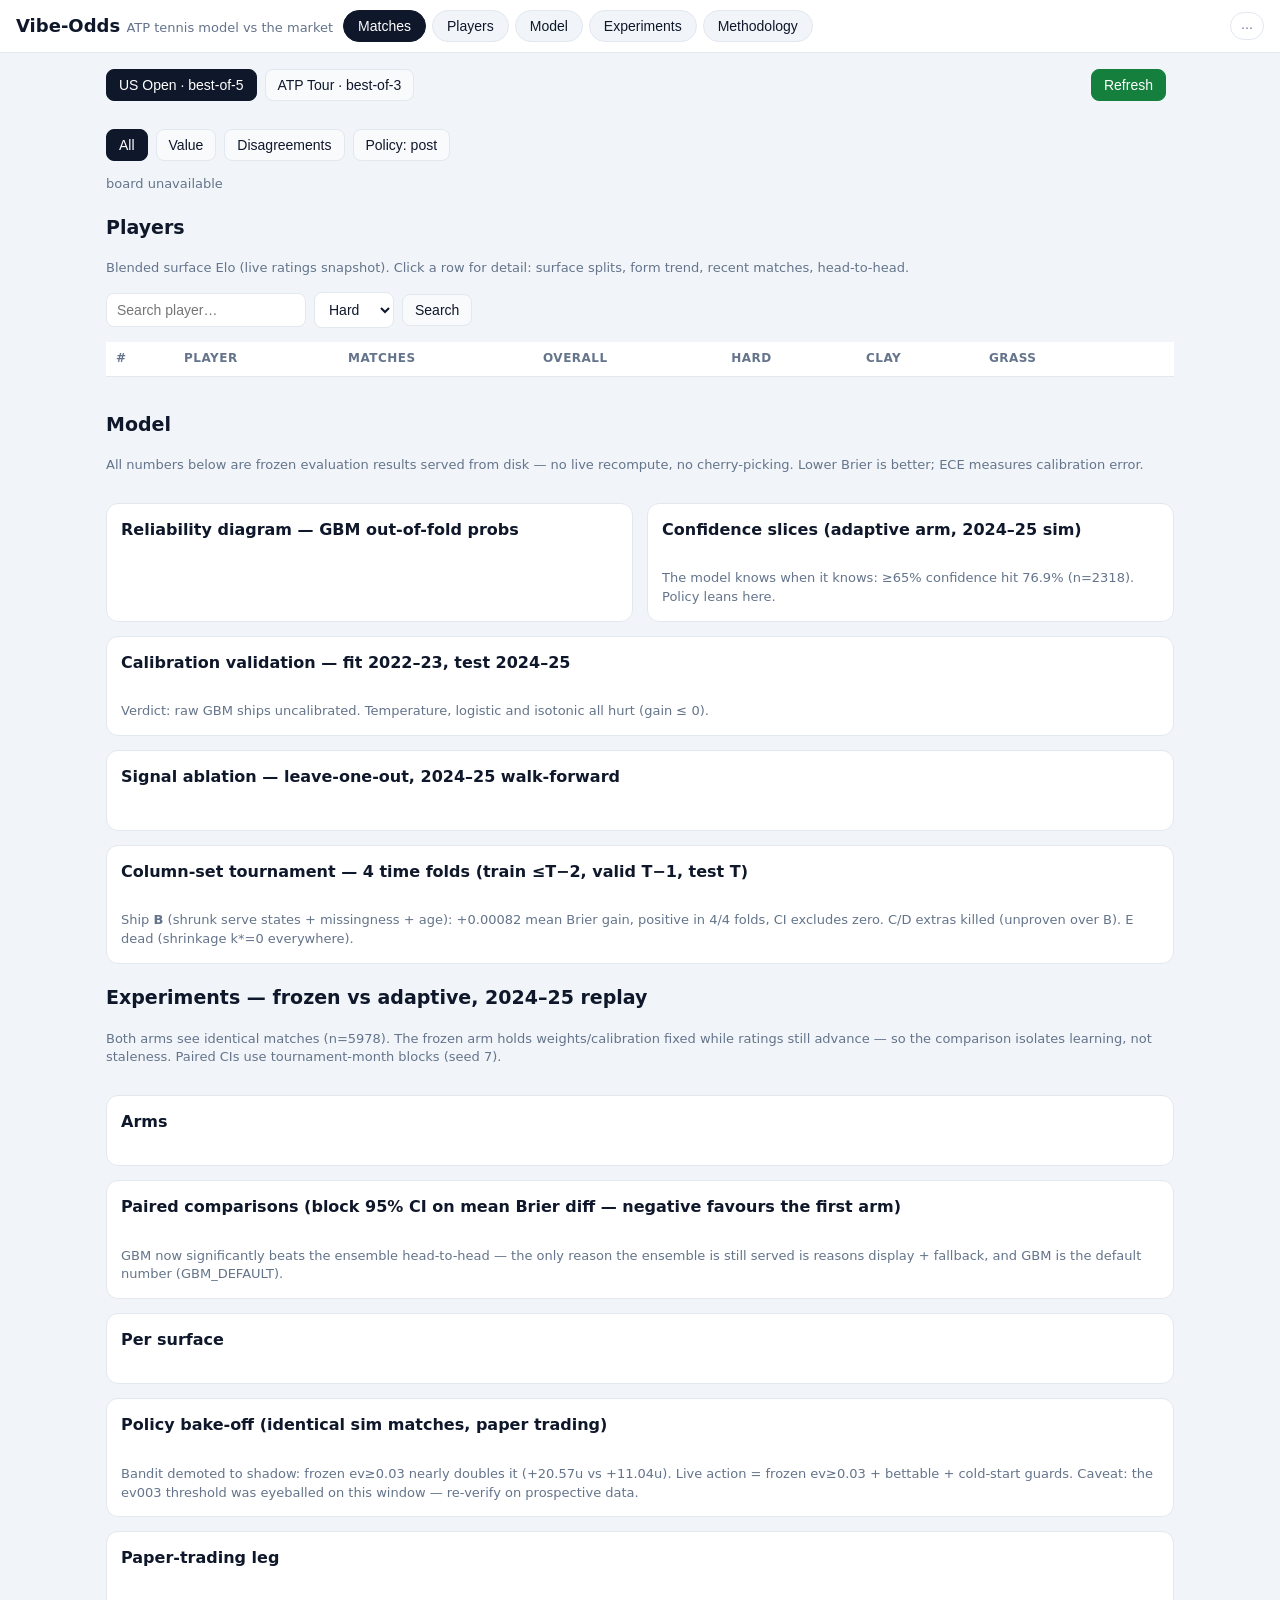
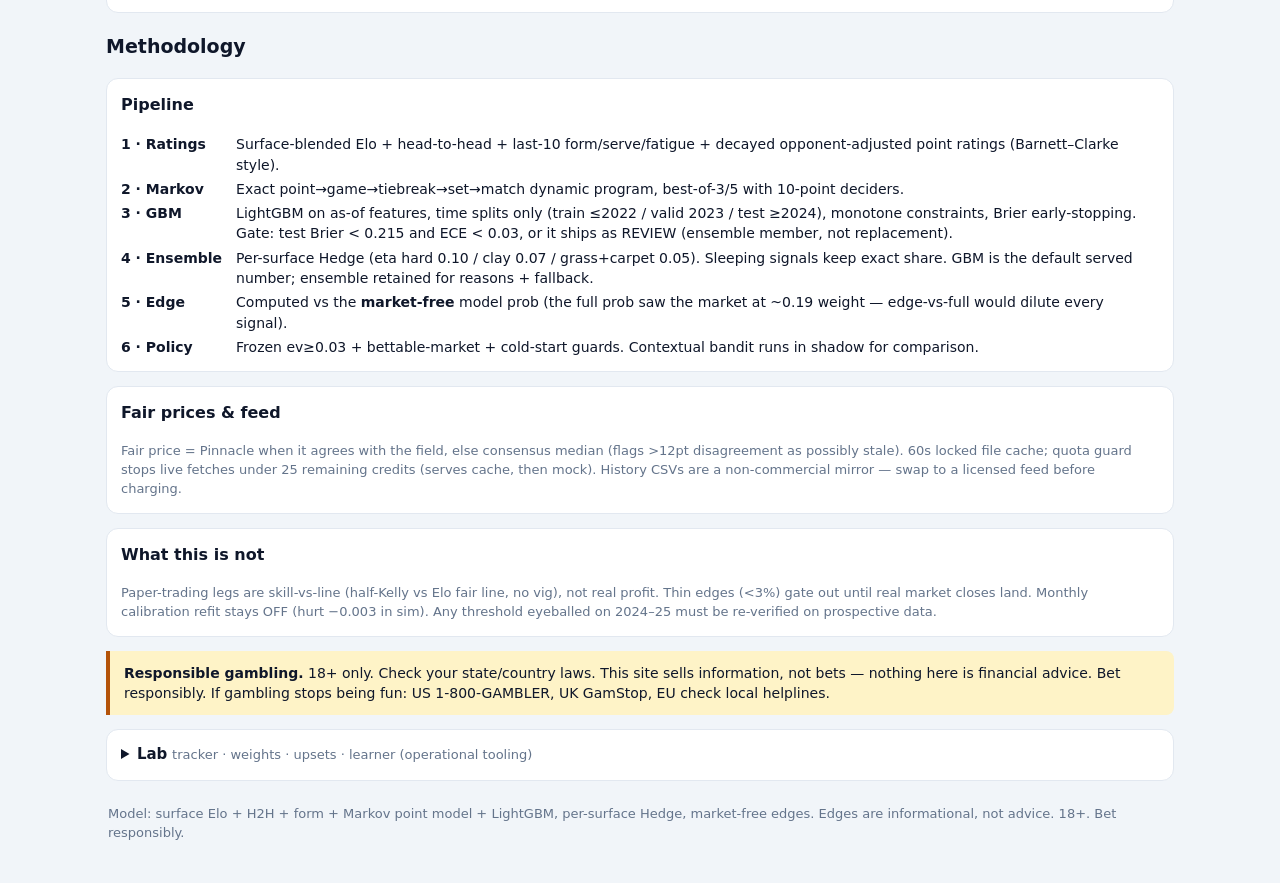
==== frontend/index.html @ d642b70a "Tennis win-probability analytics: Elo + Markov + LightGBM (Brier 0.2141), 5-tab site, 49 tests" ====
<!doctype html>
<html lang="en"><head><meta charset="utf-8"><meta name="viewport" content="width=device-width,initial-scale=1">
<title>Vibe-Odds — ATP tennis analytics</title>
<style>
:root{--bg:#f1f5f9;--card:#ffffff;--line:#e2e8f0;--txt:#0f172a;--mut:#64748b;
--grn:#15803d;--grnbg:#dcfce7;--navy:#1d4ed8;--navybg:#dbeafe;--amb:#b45309;--ambbg:#fef3c7;
--red:#b91c1c;--redbg:#fee2e2;--radius:12px}
*{box-sizing:border-box}
body{font-family:system-ui,-apple-system,"Segoe UI",Roboto,Arial,sans-serif;margin:0;background:var(--bg);color:var(--txt);font-size:15px;line-height:1.45}
header.top{position:sticky;top:0;z-index:10;background:var(--card);border-bottom:1px solid var(--line);padding:10px 16px;display:flex;gap:10px;align-items:center;flex-wrap:wrap}
.brand{font-weight:800;font-size:18px}.brand small{color:var(--mut);font-weight:400;font-size:13px}
nav.tabs{display:flex;gap:6px;flex-wrap:wrap}
nav.tabs button{background:#f1f5f9;color:var(--txt);border:1px solid var(--line);border-radius:999px;padding:7px 14px;cursor:pointer;font-size:14px}
nav.tabs button.on{background:var(--txt);color:#fff;border-color:var(--txt)}
.badge{font-size:12px;padding:4px 10px;border-radius:999px;border:1px solid var(--line);color:var(--mut);white-space:nowrap}
.badge.live{color:var(--grn);border-color:var(--grn);background:var(--grnbg)}
.badge.cache{color:var(--amb);border-color:var(--amb);background:var(--ambbg)}
.badge.mock{color:var(--red);border-color:var(--red);background:var(--redbg)}
main{max-width:1100px;margin:0 auto;padding:16px;display:grid;gap:16px}
.view{display:grid;gap:14px}
.strip{display:grid;grid-template-columns:repeat(auto-fit,minmax(140px,1fr));gap:10px}
.stat{background:var(--card);border:1px solid var(--line);border-radius:var(--radius);padding:12px}
.stat b{font-size:22px}.stat small{color:var(--mut);display:block;font-size:12px}
.stat.hl b{color:var(--grn)}.stat.hl2 b{color:var(--amb)}
.card{background:var(--card);border:1px solid var(--line);border-radius:var(--radius);padding:14px;display:grid;gap:10px}
.card.value{border-color:var(--grn);box-shadow:0 0 0 1px var(--grn) inset}
.card.stale{opacity:.65}
.meta{display:flex;gap:8px;align-items:center;flex-wrap:wrap;font-size:13px;color:var(--mut)}
.pill{font-size:12px;font-weight:700;padding:3px 10px;border-radius:999px}
.pill.post{background:var(--grnbg);color:var(--grn)}
.pill.pass{background:#f1f5f9;color:var(--mut)}
.tag{font-size:12px;font-weight:800;padding:3px 10px;border-radius:6px;white-space:nowrap}
.tag.value{background:var(--grn);color:#fff}
.tag.dis{background:var(--ambbg);color:var(--amb)}
.tag.hot{background:var(--grnbg);color:var(--grn)}
.tag.solid{background:var(--navybg);color:var(--navy)}
.tag.thin{background:#f1f5f9;color:var(--mut)}
.tag.cold{background:var(--redbg);color:var(--red)}
.tag.stale{background:#f1f5f9;color:var(--mut)}
.players{font-size:18px;font-weight:700;display:flex;gap:8px;align-items:baseline;flex-wrap:wrap}
.players .vs{color:var(--mut);font-weight:400;font-size:14px}
.players .star{color:var(--grn)}
.bars{display:grid;gap:6px;font-size:13px}
.brow{display:grid;grid-template-columns:64px 1fr 52px;gap:8px;align-items:center}
.track{height:10px;background:#f1f5f9;border:1px solid var(--line);border-radius:6px;overflow:hidden}
.fill{height:100%}.fill.model{background:var(--grn)}.fill.market{background:#94a3b8}
.nums{display:flex;gap:14px;flex-wrap:wrap;font-size:13px;color:var(--mut)}
.nums b{color:var(--txt)}
.pos{color:var(--grn);font-weight:700}.neg{color:var(--red)}
.warn{font-size:13px;color:var(--amb);background:var(--ambbg);border-radius:8px;padding:8px 10px}
.note{font-size:13px;color:var(--mut)}
details.why{font-size:13px;color:var(--mut)}
details.why summary{cursor:pointer;color:var(--txt);font-weight:600}
.btns{display:flex;gap:8px;flex-wrap:wrap}
button.act{background:#f8fafc;color:var(--txt);border:1px solid var(--line);border-radius:8px;padding:7px 12px;cursor:pointer;font-size:14px}
button.act.primary{background:var(--grn);border-color:var(--grn);color:#fff}
button.act.on{background:var(--txt);color:#fff;border-color:var(--txt)}
h2{font-size:19px;margin:4px 0}h3{font-size:16px;margin:0 0 8px}
.tblwrap{overflow-x:auto}
table{width:100%;border-collapse:collapse;font-size:14px;background:var(--card)}
th,td{padding:8px 10px;border-bottom:1px solid var(--line);text-align:left;white-space:nowrap}
th{color:var(--mut);font-weight:600;font-size:12px;text-transform:uppercase;letter-spacing:.04em}
tr.clickable{cursor:pointer}tr.clickable:hover td{background:#f8fafc}
.grid2{display:grid;grid-template-columns:1fr 1fr;gap:14px}
@media(max-width:760px){.grid2{grid-template-columns:1fr}.players{font-size:16px}}
input[type=text],select{background:#fff;border:1px solid var(--line);border-radius:8px;padding:8px 10px;font-size:14px;color:var(--txt)}
.searchrow{display:flex;gap:8px;flex-wrap:wrap;align-items:center}
pre{white-space:pre-wrap;background:#0f172a;color:#e2e8f0;padding:10px;border-radius:8px;font-size:12px;overflow-x:auto}
.kv{display:grid;grid-template-columns:auto 1fr;gap:4px 14px;font-size:14px}
footer{color:var(--mut);font-size:13px;padding:8px 2px 24px}
.day{color:var(--mut);font-weight:700;margin:8px 0 -6px;font-size:13px;text-transform:uppercase;letter-spacing:.06em}
svg.chart{background:#fff;border:1px solid var(--line);border-radius:8px}
.legend{font-size:13px;color:var(--mut)}
.rg{border-left:4px solid var(--amb);background:var(--ambbg);padding:12px 14px;border-radius:0 8px 8px 0;font-size:14px}
</style></head>
<body>
<header class="top">
<div class="brand">Vibe-Odds <small>ATP tennis model vs the market</small></div>
<nav class="tabs" id="nav">
<button data-v="matches" class="on">Matches</button>
<button data-v="players">Players</button>
<button data-v="model">Model</button>
<button data-v="experiments">Experiments</button>
<button data-v="method">Methodology</button>
</nav>
<span style="flex:1"></span>
<span id="feed" class="badge">…</span>
</header>
<main>
<section class="view" id="v-matches">
<div class="searchrow">
<div class="btns" role="group" aria-label="tour">
<button class="act on" id="tab-usopen" onclick="setGroup('usopen')">US Open · best-of-5</button>
<button class="act" id="tab-tennis" onclick="setGroup('tennis')">ATP Tour · best-of-3</button>
</div>
<span style="flex:1"></span>
<button class="act primary" onclick="loadBoard()">Refresh</button>
<span class="note" id="asof"></span>
</div>
<div class="strip" id="strip"></div>
<div class="btns" id="filters">
<button class="act on" data-f="all" onclick="setFilter('all')">All</button>
<button class="act" data-f="value" onclick="setFilter('value')">Value</button>
<button class="act" data-f="disagree" onclick="setFilter('disagree')">Disagreements</button>
<button class="act" data-f="post" onclick="setFilter('post')">Policy: post</button>
</div>
<div id="board" class="view"><span class="note">Loading predictions…</span></div>
</section>

<section class="view" id="v-players" hidden>
<h2>Players</h2>
<span class="note">Blended surface Elo (live ratings snapshot). Click a row for detail: surface splits, form trend, recent matches, head-to-head.</span>
<div class="searchrow">
<input type="text" id="pq" placeholder="Search player…" oninput="loadPlayers()" style="min-width:200px">
<select id="psurf" onchange="loadPlayers()"><option value="hard">Hard</option><option value="clay">Clay</option><option value="grass">Grass</option></select>
<button class="act" onclick="loadPlayers()">Search</button>
</div>
<div class="tblwrap"><table id="ptable"><thead><tr><th>#</th><th>Player</th><th>Matches</th><th>Overall</th><th>Hard</th><th>Clay</th><th>Grass</th><th></th></tr></thead><tbody></tbody></table></div>
<div id="pdetail"></div>
</section>

<section class="view" id="v-model" hidden>
<h2>Model</h2>
<span class="note">All numbers below are frozen evaluation results served from disk — no live recompute, no cherry-picking. Lower Brier is better; ECE measures calibration error.</span>
<div class="strip" id="modelstrip"></div>
<div class="grid2">
<div class="card"><h3>Reliability diagram — GBM out-of-fold probs</h3><div id="relplot"></div><div class="legend" id="relcap"></div></div>
<div class="card"><h3>Confidence slices (adaptive arm, 2024–25 sim)</h3><div class="tblwrap" id="conftbl"></div><div class="legend">The model knows when it knows: ≥65% confidence hit 76.9% (n=2318). Policy leans here.</div></div>
</div>
<div class="card"><h3>Calibration validation — fit 2022–23, test 2024–25</h3><div class="tblwrap" id="caltbl"></div><div class="legend">Verdict: raw GBM ships uncalibrated. Temperature, logistic and isotonic all hurt (gain ≤ 0).</div></div>
<div class="card"><h3>Signal ablation — leave-one-out, 2024–25 walk-forward</h3><div class="tblwrap" id="abltbl"></div><div class="legend" id="ablcap"></div></div>
<div class="card"><h3>Column-set tournament — 4 time folds (train ≤T−2, valid T−1, test T)</h3><div class="tblwrap" id="tountbl"></div><div class="legend">Ship <b>B</b> (shrunk serve states + missingness + age): +0.00082 mean Brier gain, positive in 4/4 folds, CI excludes zero. C/D extras killed (unproven over B). E dead (shrinkage k*=0 everywhere).</div></div>
</section>

<section class="view" id="v-experiments" hidden>
<h2>Experiments — frozen vs adaptive, 2024–25 replay</h2>
<span class="note">Both arms see identical matches (n=5978). The frozen arm holds weights/calibration fixed while ratings still advance — so the comparison isolates learning, not staleness. Paired CIs use tournament-month blocks (seed 7).</span>
<div class="strip" id="expstrip"></div>
<div class="card"><h3>Arms</h3><div class="tblwrap" id="armstbl"></div></div>
<div class="card"><h3>Paired comparisons (block 95% CI on mean Brier diff — negative favours the first arm)</h3><div class="tblwrap" id="pairedtbl"></div><div class="legend">GBM now significantly beats the ensemble head-to-head — the only reason the ensemble is still served is reasons display + fallback, and GBM is the default number (GBM_DEFAULT).</div></div>
<div class="card"><h3>Per surface</h3><div class="tblwrap" id="surftbl"></div></div>
<div class="card"><h3>Policy bake-off (identical sim matches, paper trading)</h3><div class="tblwrap" id="poltbl"></div><div class="legend">Bandit demoted to shadow: frozen ev≥0.03 nearly doubles it (+20.57u vs +11.04u). Live action = frozen ev≥0.03 + bettable + cold-start guards. Caveat: the ev003 threshold was eyeballed on this window — re-verify on prospective data.</div></div>
<div class="card"><h3>Paper-trading leg</h3><div id="bettbl"></div><div class="legend" id="betnote"></div></div>
</section>

<section class="view" id="v-method" hidden>
<h2>Methodology</h2>
<div class="card"><h3>Pipeline</h3>
<div class="kv">
<span><b>1 · Ratings</b></span><span>Surface-blended Elo + head-to-head + last-10 form/serve/fatigue + decayed opponent-adjusted point ratings (Barnett–Clarke style).</span>
<span><b>2 · Markov</b></span><span>Exact point→game→tiebreak→set→match dynamic program, best-of-3/5 with 10-point deciders.</span>
<span><b>3 · GBM</b></span><span>LightGBM on as-of features, time splits only (train ≤2022 / valid 2023 / test ≥2024), monotone constraints, Brier early-stopping. Gate: test Brier &lt; 0.215 and ECE &lt; 0.03, or it ships as REVIEW (ensemble member, not replacement).</span>
<span><b>4 · Ensemble</b></span><span>Per-surface Hedge (eta hard 0.10 / clay 0.07 / grass+carpet 0.05). Sleeping signals keep exact share. GBM is the default served number; ensemble retained for reasons + fallback.</span>
<span><b>5 · Edge</b></span><span>Computed vs the <b>market-free</b> model prob (the full prob saw the market at ~0.19 weight — edge-vs-full would dilute every signal).</span>
<span><b>6 · Policy</b></span><span>Frozen ev≥0.03 + bettable-market + cold-start guards. Contextual bandit runs in shadow for comparison.</span>
</div></div>
<div class="card"><h3>Fair prices &amp; feed</h3>
<span class="note">Fair price = Pinnacle when it agrees with the field, else consensus median (flags &gt;12pt disagreement as possibly stale). 60s locked file cache; quota guard stops live fetches under 25 remaining credits (serves cache, then mock). History CSVs are a non-commercial mirror — swap to a licensed feed before charging.</span></div>
<div class="card"><h3>What this is not</h3>
<span class="note">Paper-trading legs are skill-vs-line (half-Kelly vs Elo fair line, no vig), not real profit. Thin edges (&lt;3%) gate out until real market closes land. Monthly calibration refit stays OFF (hurt −0.003 in sim). Any threshold eyeballed on 2024–25 must be re-verified on prospective data.</span></div>
<div class="rg"><b>Responsible gambling.</b> 18+ only. Check your state/country laws. This site sells information, not bets — nothing here is financial advice. Bet responsibly. If gambling stops being fun: US 1-800-GAMBLER, UK GamStop, EU check local helplines.</div>
<details class="card"><summary><b>Lab</b> <span class="note">tracker · weights · upsets · learner (operational tooling)</span></summary>
<div style="display:grid;gap:14px;margin-top:10px">
<div><h3>Tracker</h3><button class="act" onclick="loadStats()">Refresh</button><div id="stats"></div></div>
<div><h3>Signal weights</h3><button class="act" onclick="loadWeights()">Refresh</button> <button class="act" onclick="runLearn()">Run learner</button> <small id="learnmsg"></small><div id="weights"></div></div>
<div><h3>Upset autopsies</h3><button class="act" onclick="loadUpsets()">Refresh</button><div id="upsets"></div></div>
</div></details>
</section>
<footer>Model: surface Elo + H2H + form + Markov point model + LightGBM, per-surface Hedge, market-free edges. Edges are informational, not advice. 18+. Bet responsibly.</footer>
</main>
<script>
let GROUP='usopen', FILTER='all', BOARD=null;
document.getElementById('nav').addEventListener('click',e=>{
  const b=e.target.closest('button'); if(!b) return;
  document.querySelectorAll('#nav button').forEach(x=>x.className=x===b?'on':'');
  document.querySelectorAll('main>section.view').forEach(s=>s.hidden=s.id!=='v-'+b.dataset.v);
  if(b.dataset.v==='players'&&!document.querySelector('#ptable tbody').children.length) loadPlayers();
  if(b.dataset.v==='model'&&!document.querySelector('#modelstrip').children.length) loadModel();
  if(b.dataset.v==='experiments'&&!document.querySelector('#expstrip').children.length) loadExp();
});
async function api(p,m){const r=await fetch(p,{method:m||'GET',headers:m?{'Content-Type':'application/json'}:undefined,body:m?JSON.stringify((m&&m.body)||{}):undefined});return r.json()}
function pct(x){return x==null?'—':(x*100).toFixed(1)+'%'}
function edgeStr(e){return e==null?'—':((e>=0?'+':'')+(e*100).toFixed(1)+'%')}
function when(iso){try{return new Date(iso).toLocaleString([],{weekday:'short',month:'short',day:'numeric',hour:'2-digit',minute:'2-digit'})}catch(e){return iso||''}}
function dayKey(iso){try{const d=new Date(iso),t=new Date();const dd=Math.round((new Date(d.getFullYear(),d.getMonth(),d.getDate())-new Date(t.getFullYear(),t.getMonth(),t.getDate()))/864e5);return dd<=0?'Today':(dd===1?'Tomorrow':d.toLocaleDateString([],{weekday:'long',month:'short',day:'numeric'}))}catch(e){return 'Upcoming'}}
function setGroup(g){GROUP=g;document.getElementById('tab-usopen').className=g==='usopen'?'act on':'act';document.getElementById('tab-tennis').className=g==='tennis'?'act on':'act';loadBoard()}
function setFilter(f){FILTER=f;document.querySelectorAll('#filters button').forEach(b=>b.className='act'+(b.dataset.f===f?' on':''));render()}
/* ---------- matches ---------- */
function badgeTag(b){if(!b||b.hist_acc==null)return '<span class="tag thin" title="below 55% confidence — thin edge zone">THIN</span>';const c=b.hot?'hot':'solid';return `<span class="tag ${c}" title="${b.label}">${b.hot?'HOT':'SOLID'} ${(b.hist_acc*100).toFixed(0)}% (n=${b.hist_n})</span>`}
async function loadBoard(){
document.getElementById('board').innerHTML='<span class="note">Loading predictions…</span>';
try{BOARD=await api('/api/board?group='+GROUP)}catch(e){document.getElementById('board').innerHTML='<span class="note">board unavailable</span>';return}
const f=document.getElementById('feed'),mode=BOARD.feed||'?';
f.className='badge '+(mode==='live'?'live':(mode==='cache'?'cache':'mock'));
f.textContent=mode==='live'?'● live':(mode==='cache'?('● cached '+(BOARD.cache_age_s!=null?Math.round(BOARD.cache_age_s/60)+'m ago':'')):'○ mock mode');
document.getElementById('asof').textContent=BOARD.summary.n+' matches · fair: pinnacle-or-consensus · BO'+(GROUP==='usopen'?'5':'3');
const s=BOARD.summary;
document.getElementById('strip').innerHTML=
`<div class="stat"><b>${s.n}</b><small>matches</small></div>`+
`<div class="stat hl"><b>${s.value}</b><small>value picks (edge ≥3%)</small></div>`+
`<div class="stat hl2"><b>${s.disagree}</b><small>model ≠ market fav</small></div>`+
`<div class="stat"><b>${bestEdge()}</b><small>best edge</small></div>`;
render();
}
function bestEdge(){let b=null;for(const m of (BOARD.matches||[])){const x=m.outcomes&&m.outcomes[m.pick];if(x&&x.edge!=null&&(b==null||x.edge>b))b=x.edge}return b==null?'—':edgeStr(b)}
function visible(m){if(m.error)return FILTER==='all';if(FILTER==='value')return m.flags.value;if(FILTER==='disagree')return m.flags.disagree;if(FILTER==='post')return m.policy==='post';return true}
function render(){
if(!BOARD)return;
const ms=(BOARD.matches||[]).filter(visible);
if(!ms.length){document.getElementById('board').innerHTML='<span class="note">No matches under this filter.</span>';return}
let html='',lastDay=null;
const live=ms.filter(m=>!m.error&&m.status.bettable),stale=ms.filter(m=>m.error||!m.status.bettable);
for(const m of live.concat(stale)){
const dk=m.error?'':dayKey(m.commence_time);
if(dk!==lastDay&&dk){html+=`<div class="day">${dk}</div>`;lastDay=dk}
html+=card(m);
}
document.getElementById('board').innerHTML=html;
}
function card(m){
if(m.error)return `<div class="card stale"><div class="meta">${when(m.commence_time)} · ${m.n_books} books</div><div class="players">${m.label}</div><span class="note">${m.error}</span></div>`;
const names=Object.keys(m.outcomes),pk=m.pick,other=names.find(n=>n!==pk);
const X=m.outcomes[pk],stale=!m.status.bettable;
const reason=m.status.started?'likely started — market closed':(m.status.thin?'thin market (<5 books)':'');
const unk=(m.unknown_players||[]).length?`<div class="warn">Low history: ${m.unknown_players.join(', ')} — treat with caution</div>`:'';
const sig=Object.entries(m.signals).map(([k,p])=>`${k} ${p==null?'—':pct(p)}`).join(' · ');
const why=(m.reasons||[]).map(r=>'• '+r).join('<br>');
const tw=`[USO Model] ${pk} ${(m.conf*100).toFixed(0)}% over ${other} | best ${X.best_odds} ${X.best_book} edge ${edgeStr(X.edge)} (free)`;
return `<div class="card${m.flags.value?' value':''}${stale?' stale':''}">
<div class="meta"><span>${when(m.commence_time)}</span><span>·</span><span>${m.n_books} books</span><span>·</span><span>fair: ${m.fair_source}</span>
<span class="pill ${m.policy}">${m.policy.toUpperCase()}</span>${badgeTag(m.badge)}
${m.flags.value?'<span class="tag value">VALUE '+edgeStr(X.edge)+'</span>':''}
${m.flags.disagree?'<span class="tag dis">MODEL ≠ MARKET</span>':''}
${(m.cold_start&&m.cold_start.guarded)?'<span class="tag cold">COLD-START · shadow only</span>':''}
${stale?'<span class="tag stale">NOT BETTABLE · '+reason+'</span>':''}</div>
<div class="players"><span class="star">★ ${pk} <small>${pct(m.conf)}</small></span><span class="vs">vs</span><span>${other}</span></div>
<div class="bars">
<div class="brow"><span>Model</span><div class="track"><div class="fill model" style="width:${(X.model_prob_free*100).toFixed(1)}%"></div></div><span>${pct(X.model_prob_free)}</span></div>
<div class="brow"><span>Market</span><div class="track"><div class="fill market" style="width:${(X.fair_prob*100).toFixed(1)}%"></div></div><span>${pct(X.fair_prob)}</span></div>
</div>
<div class="nums"><span>best <b>${X.best_odds}</b> ${X.best_book} <small>(field ${X.field_median})</small></span><span>edge <b class="${X.edge>0?'pos':'neg'}">${edgeStr(X.edge)}</b></span><span>Kelly½ <b>${X.kelly_half}</b></span><span>gap <b>${(m.flags.gap*100).toFixed(0)}pp</b></span></div>
${unk}
${m.warning?`<div class="warn">${m.warning}</div>`:''}
<details class="why"><summary>Why</summary>${why}<br><br><small>${sig}</small></details>
<div class="btns"><button class="act" onclick="navigator.clipboard.writeText(${JSON.stringify(tw).replace(/</g,'&lt;')})">Copy tweet</button>
<button class="act" onclick="logPick('${m.id}')">Log pick</button></div>
</div>`;
}
async function logPick(id){
const m=(BOARD.matches||[]).find(x=>x.id===id);if(!m||m.error)return alert('no card');
const X=m.outcomes[m.pick];
await fetch('/api/track',{method:'POST',headers:{'Content-Type':'application/json'},body:JSON.stringify({sport:GROUP,event_id:m.id,event_label:m.label,market:'h2h',outcome:m.pick,book:X.best_book,odds_taken:X.best_odds,fair_prob:X.model_prob_free,ev:X.edge,model_prob:X.model_prob_free,surface:'hard',note:'board-pick'})});
alert('logged: '+m.pick);
}
/* ---------- players ---------- */
async function loadPlayers(){
const q=document.getElementById('pq').value,s=document.getElementById('psurf').value;
const d=await api('/api/players?q='+encodeURIComponent(q)+'&n=30&surface='+s);
document.querySelector('#ptable tbody').innerHTML=d.players.map((p,i)=>
`<tr class="clickable" data-name="${p.name.replace(/"/g,'&quot;')}"><td>${i+1}</td><td><b>${p.name}</b></td><td>${p.matches}</td><td>${p.overall}</td><td>${p.hard}</td><td>${p.clay}</td><td>${p.grass}</td><td>${p.cold_start?'<span class="tag cold">COLD</span>':''}</td></tr>`).join('')||'<tr><td colspan="8">No players found.</td></tr>';
}
document.querySelector('#ptable tbody').addEventListener('click',e=>{const tr=e.target.closest('tr[data-name]');if(tr)loadDetail(tr.dataset.name)});
async function loadDetail(name,vs){
const d=await api('/api/players/'+encodeURIComponent(name)+(vs?('?vs='+encodeURIComponent(vs)):''));
const el=document.getElementById('pdetail');
if(d.unknown){el.innerHTML=`<div class="card"><h3>${d.name}</h3><span class="note">${d.note}</span></div>`;return}
const bars=['hard','clay','grass'].map(s=>{const v=d.surfaces[s];return `<div class="brow"><span style="text-transform:capitalize">${s}</span><div class="track"><div class="fill model" style="width:${Math.min(100,Math.max(0,(v.rating-1300)/10))}%"></div></div><span>${v.rating} (${v.n})</span></div>`}).join('');
const splits=Object.entries(d.surface_splits).map(([s,v])=>`<tr><td style="text-transform:capitalize">${s}</td><td>${v.n}</td><td>${v.wins}</td><td>${(v.win_rate*100).toFixed(1)}%</td></tr>`).join('');
const recent=d.recent.map(r=>`<tr><td>${r.date}</td><td>${r.opponent}</td><td style="text-transform:capitalize">${r.surface}</td><td>${r.round}</td><td><b class="${r.result==='W'?'pos':'neg'}">${r.result}</b></td></tr>`).join('');
const spark=sparkline(d.form_trend);
const h=d.h2h_vs?`<h3>Head-to-head vs ${d.h2h_vs.opponent}</h3><div class="nums"><span>overall <b>${d.h2h_vs.w_a}–${d.h2h_vs.w_b}</b> (${d.h2h_vs.total})</span>${['hard','clay','grass'].map(s=>`<span>${s} <b>${d.h2h_vs[s].surf_w_a}–${d.h2h_vs[s].surf_w_b}</b></span>`).join('')}</div>`:'';
el.innerHTML=`<div class="card"><h3>${d.name} ${d.cold_start?'<span class="tag cold">COLD-START</span>':''}</h3>
<div class="nums"><span><b>${d.matches}</b> tour matches</span><span>overall Elo <b>${d.overall}</b></span><span>last-10 <b>${d.form_last10.win_rate==null?'—':pct(d.form_last10.win_rate)}</b> (n=${d.form_last10.n})</span></div>
<div class="bars">${bars}</div>
<div class="grid2"><div><h3>Surface splits (history)</h3><div class="tblwrap"><table><thead><tr><th>Surface</th><th>N</th><th>W</th><th>Win%</th></tr></thead><tbody>${splits}</tbody></table></div></div>
<div><h3>Form trend (rolling 10-match win rate)</h3>${spark}</div></div>
<h3>Head-to-head</h3><div class="searchrow"><input type="text" id="h2hopp" placeholder="Opponent name…" value="${d.h2h_vs?d.h2h_vs.opponent:''}"><button class="act" onclick="loadDetail('${d.name.replace(/'/g,"\\'")}',document.getElementById('h2hopp').value)">Compare</button></div>${h}
<h3>Recent matches</h3><div class="tblwrap"><table><thead><tr><th>Date</th><th>Opponent</th><th>Surface</th><th>Round</th><th>R</th></tr></thead><tbody>${recent}</tbody></table></div>
</div>`;
el.scrollIntoView({block:'nearest'});
}
function sparkline(tr){
if(!tr||!tr.length)return '<span class="note">not enough history</span>';
const W=320,H=90,P=8,n=tr.length;
const X=i=>P+i*(W-2*P)/Math.max(1,n-1),Y=v=>H-P-v*(H-2*P);
const pts=tr.map((t,i)=>X(i).toFixed(1)+','+Y(t.win_rate_10).toFixed(1)).join(' ');
return `<svg class="chart" width="100%" viewBox="0 0 ${W} ${H}" role="img"><line x1="${P}" y1="${Y(0.5)}" x2="${W-P}" y2="${Y(0.5)}" stroke="#cbd5e1" stroke-dasharray="4 3"/><polyline points="${pts}" fill="none" stroke="#15803d" stroke-width="2"/><circle cx="${X(n-1)}" cy="${Y(tr[n-1].win_rate_10)}" r="3.5" fill="#15803d"><title>latest ${(tr[n-1].win_rate_10*100).toFixed(0)}%</title></circle></svg><div class="legend">0% bottom – 100% top, last ${n} points.</div>`;
}
/* ---------- model ---------- */
function tbl(heads,rows){return `<table><thead><tr>${heads.map(h=>`<th>${h}</th>`).join('')}</tr></thead><tbody>${rows.map(r=>`<tr>${r.map(c=>`<td>${c}</td>`).join('')}</tr>`).join('')}</tbody></table>`}
async function loadModel(){
const d=await api('/api/model'),arms=d.sim.arms;
document.getElementById('modelstrip').innerHTML=
`<div class="stat hl"><b>${arms.gbm.brier}</b><small>GBM Brier, 2024–25 sim (n=${arms.gbm.n})</small></div>`+
`<div class="stat"><b>${(d.calibration_validation.methods.none.ece*100).toFixed(2)}%</b><small>GBM ECE (test) — naturally calibrated</small></div>`+
`<div class="stat hl2"><b>${(arms.gbm.acc*100).toFixed(1)}%</b><small>GBM accuracy (n=${arms.gbm.n})</small></div>`+
`<div class="stat"><b>${d.sim.paired_mean.blocks}</b><small>tournament-month blocks in paired CIs</small></div>`;
const rel=await api('/api/reliability?n_bins=10');
document.getElementById('relplot').innerHTML=relSVG(rel);
document.getElementById('relcap').textContent=`n=${rel.n} out-of-fold predictions · OOF ECE ${rel.ece_oof}. ${rel.note}`;
const c=d.sim.confidence.adaptive;
document.getElementById('conftbl').innerHTML=tbl(['Slice','N','Accuracy','Brier'],Object.entries(c).map(([t,v])=>[t,v.n,pct(v.acc),v.brier]));
const m=d.calibration_validation.methods;
document.getElementById('caltbl').innerHTML=tbl(['Method','Brier','ECE','Gain vs none','Ships?'],Object.entries(m).map(([k,v])=>[k,v.brier,v.ece,(v.gain_vs_none==null?'—':v.gain_vs_none.toFixed(5)),(v.adopt===false?'killed':(k==='none'?'yes — raw':'—'))]));
const ab=d.ablation;
if(ab.rows){document.getElementById('abltbl').innerHTML=tbl(['Dropped','Brier','Δ Brier','Acc','Verdict'],ab.rows.map(r=>[r.variant,r.brier,(r.delta_brier>0?'+':'')+r.delta_brier.toFixed(5),r.acc,(r.variant==='no_gbm'?'KEEP — only signal that earns weight':(r.delta_brier<=0?'noise/passenger':''))]));
document.getElementById('ablcap').textContent=`Full Brier ${ab.full_brier} (n=${ab.rows[0].n}). +Δ means dropping it hurt. Only no_gbm hurts (+0.0024): GBM already contains elo_surf_diff (top gain feature) → double counting confirmed.`}
else document.getElementById('abltbl').innerHTML=`<span class="note">${ab.error}</span>`;
const B=d.column_tournament.B_folds;
document.getElementById('tountbl').innerHTML=tbl(['Fold','N (tr/va/te)','Acc','Brier','ECE','Best iter'],Object.entries(B).map(([f,v])=>[f,v.n.join('/'),v.acc,v.brier,v.ece,v.best_iter]));
}
function relSVG(rel){
const W=340,H=300,P=34,X=p=>P+p*(W-2*P),Y=f=>H-P-f*(H-2*P);
let s=`<svg class="chart" width="100%" viewBox="0 0 ${W} ${H}" role="img">`;
s+=`<line x1="${P}" y1="${H-P}" x2="${W-P}" y2="${P}" stroke="#94a3b8" stroke-dasharray="5 4"/>`;
for(const t of [0,.25,.5,.75,1]){s+=`<text x="${X(t)-8}" y="${H-P+14}" font-size="10" fill="#64748b">${t}</text><text x="4" y="${Y(t)+3}" font-size="10" fill="#64748b">${t}</text>`}
const maxn=Math.max(...rel.bins.map(b=>b.n));
for(const b of rel.bins){const r=3+7*b.n/maxn;s+=`<circle cx="${X(b.p_mean)}" cy="${Y(b.frac_pos)}" r="${r.toFixed(1)}" fill="#15803d" opacity="0.75"><title>p=${b.p_mean} actual=${b.frac_pos} n=${b.n}</title></circle>`}
return s+'<text x="'+P+'" y="14" font-size="11" fill="#64748b">actual win rate vs predicted prob (diagonal = perfect)</text></svg>';
}
/* ---------- experiments ---------- */
async function loadExp(){
const d=(await api('/api/model')).sim,a=d.arms;
document.getElementById('expstrip').innerHTML=
`<div class="stat hl"><b>${a.gbm.brier}</b><small>GBM Brier (best arm)</small></div>`+
`<div class="stat"><b>${d.paired_mean.mean_diff}</b><small>adaptive−frozen mean Brier diff</small></div>`+
`<div class="stat hl2"><b>${d.betting.profit_u}u</b><small>paper profit (skill-vs-line)</small></div>`+
`<div class="stat"><b>${a.adaptive.n}</b><small>sim matches</small></div>`;
document.getElementById('armstbl').innerHTML=tbl(['Arm','N','Accuracy','Brier'],['adaptive','frozen','gbm','elo'].map(k=>[k,a[k].n,(a[k].acc*100).toFixed(2)+'%',a[k].brier]));
const pcs=[['adaptive vs frozen',d.paired_mean],['gbm vs adaptive',d.gbm_vs_adaptive],['gbm vs frozen',d.gbm_vs_frozen]];
document.getElementById('pairedtbl').innerHTML=tbl(['Comparison','Mean diff','95% CI','Verdict'],pcs.map(([t,v])=>[t,v.mean_diff,`[${v.ci95[0]}, ${v.ci95[1]}]`,v.verdict]));
const surfs=[...new Set(Object.values(d.per_surface.adaptive).length?Object.keys(d.per_surface.adaptive):[])];
document.getElementById('surftbl').innerHTML=tbl(['Arm','Hard','Clay','Grass'],['adaptive','frozen','gbm','elo'].map(k=>[k,surfs.map(s=>d.per_surface[k][s].brier+' (n='+d.per_surface[k][s].n+')')] .map(x=>x).flat()));
const p=d.policies;
document.getElementById('poltbl').innerHTML=tbl(['Policy','Posts','Profit (u)'],[['bandit (shadow)',p.bandit.n_posts,p.bandit.profit_u],['post_all',p.post_all.n_posts,p.post_all.profit_u],['ev003 (live rule)',p.ev003.n_posts,p.ev003.profit_u],['ev003+conf60',p.ev003_conf60.n_posts,p.ev003_conf60.profit_u]]);
const b=d.betting;
document.getElementById('bettbl').innerHTML=`<div class="nums"><span>posts <b>${b.n_posts}</b></span><span>win <b>${(b.win_rate*100).toFixed(1)}%</b></span><span>profit <b class="pos">+${b.profit_u}u</b></span><span>ROI on staked <b>${b.roi_on_staked_pct}%</b></span><span>max drawdown <b>${b.max_drawdown_u}u</b></span></div>`+
tbl(['Edge bucket','N','Expected u','Realized u'],Object.entries(b.by_edge).map(([k,v])=>[k,v.n,v.expected_u,v.realized_u]))+
`<div class="legend">Passed ${b.passed_n} would-be ${b.passed_profit_u}u — policy leaves money vs the Elo line (with vig, thin passes likely negative).</div>`;
document.getElementById('betnote').textContent=d.line_note+' Half-Kelly sizing.';
}
/* ---------- lab ---------- */
async function loadStats(){document.getElementById('stats').innerHTML=`<pre>${JSON.stringify(await api('/api/stats'),null,2)}</pre>`}
async function loadWeights(){const d=await api('/api/weights');const row=([k,w])=>`${k} <span style="display:inline-block;background:#1d4ed8;height:8px;width:${Math.round(w*200)}px"></span> ${w}`;document.getElementById('weights').innerHTML='<b>global</b><br>'+Object.entries(d.global).map(row).join('<br>')+Object.entries(d.surfaces).map(([s,w])=>`<br><br><b>${s}</b> (eta ${d.eta[s]??d.eta})<br>`+Object.entries(w).map(row).join('<br>')).join('')}
async function loadUpsets(){const d=await api('/api/upsets?n=10');document.getElementById('upsets').innerHTML=`<span class="note">patterns: ${JSON.stringify(d.patterns)}</span><br><br>`+((d.upsets||[]).map(u=>`<b>${u.event}</b> — model had ${u.loser} ${(u.model_conf_loser*100).toFixed(0)}%<br>• ${u.lessons.join('<br>• ')}`).join('<br><br>')||'no upsets logged')}
async function runLearn(){document.getElementById('learnmsg').textContent='training… (~30s)';await fetch('/api/learn',{method:'POST',headers:{'Content-Type':'application/json'},body:'{}'});document.getElementById('learnmsg').textContent='done';loadWeights();loadUpsets()}
loadBoard();
</script></body></html>
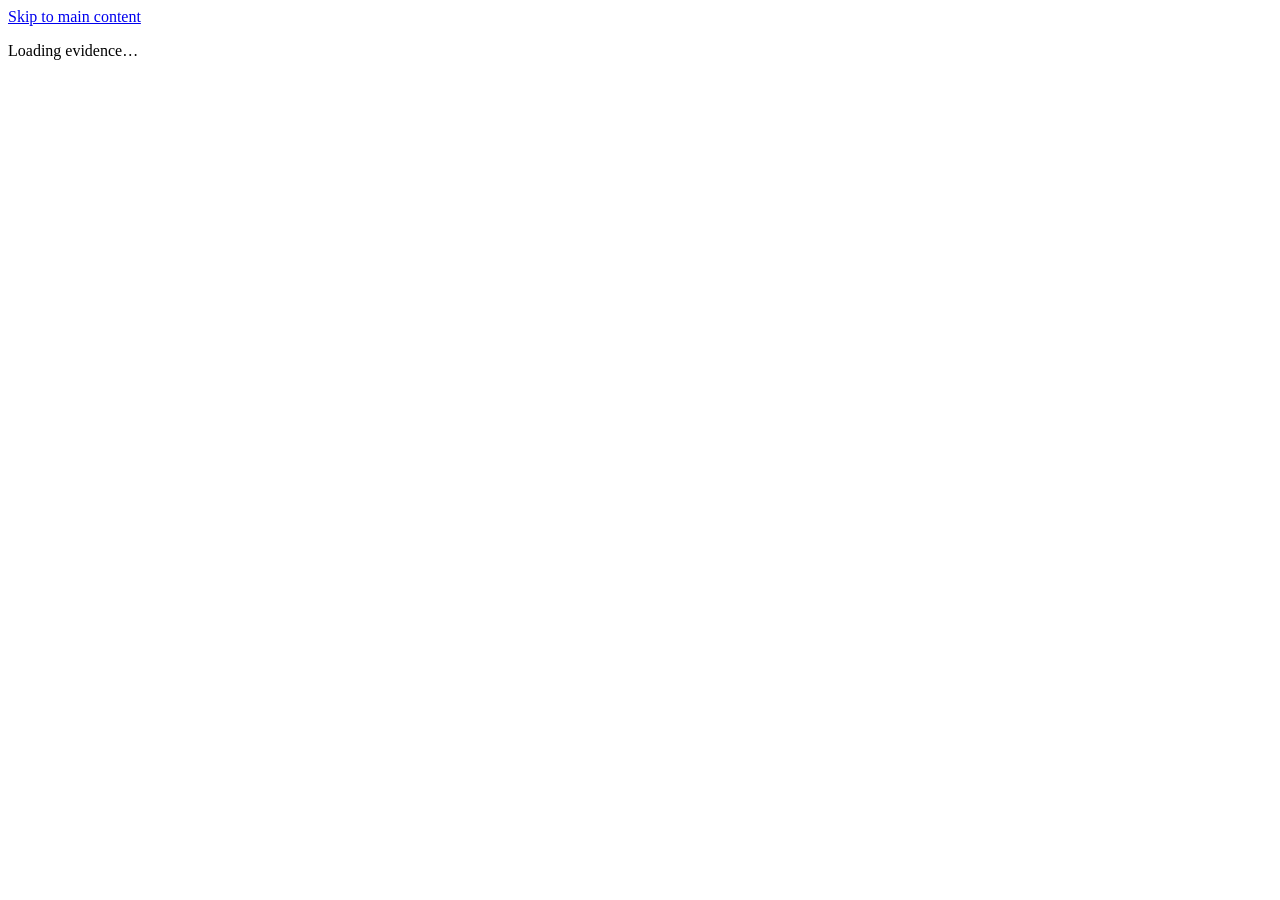
==== commit 8cf8e6f6: "feat(frontend): Court Evidence - NBA and ATP tennis evidence frontends - rebrand visible titles to C" ====
--- a/frontend/index.html
+++ b/frontend/index.html
@@ -1,348 +1,45 @@
 <!doctype html>
-<html lang="en"><head><meta charset="utf-8"><meta name="viewport" content="width=device-width,initial-scale=1">
-<title>Vibe-Odds — ATP tennis analytics</title>
-<style>
-:root{--bg:#f1f5f9;--card:#ffffff;--line:#e2e8f0;--txt:#0f172a;--mut:#64748b;
---grn:#15803d;--grnbg:#dcfce7;--navy:#1d4ed8;--navybg:#dbeafe;--amb:#b45309;--ambbg:#fef3c7;
---red:#b91c1c;--redbg:#fee2e2;--radius:12px}
-*{box-sizing:border-box}
-body{font-family:system-ui,-apple-system,"Segoe UI",Roboto,Arial,sans-serif;margin:0;background:var(--bg);color:var(--txt);font-size:15px;line-height:1.45}
-header.top{position:sticky;top:0;z-index:10;background:var(--card);border-bottom:1px solid var(--line);padding:10px 16px;display:flex;gap:10px;align-items:center;flex-wrap:wrap}
-.brand{font-weight:800;font-size:18px}.brand small{color:var(--mut);font-weight:400;font-size:13px}
-nav.tabs{display:flex;gap:6px;flex-wrap:wrap}
-nav.tabs button{background:#f1f5f9;color:var(--txt);border:1px solid var(--line);border-radius:999px;padding:7px 14px;cursor:pointer;font-size:14px}
-nav.tabs button.on{background:var(--txt);color:#fff;border-color:var(--txt)}
-.badge{font-size:12px;padding:4px 10px;border-radius:999px;border:1px solid var(--line);color:var(--mut);white-space:nowrap}
-.badge.live{color:var(--grn);border-color:var(--grn);background:var(--grnbg)}
-.badge.cache{color:var(--amb);border-color:var(--amb);background:var(--ambbg)}
-.badge.mock{color:var(--red);border-color:var(--red);background:var(--redbg)}
-main{max-width:1100px;margin:0 auto;padding:16px;display:grid;gap:16px}
-.view{display:grid;gap:14px}
-.strip{display:grid;grid-template-columns:repeat(auto-fit,minmax(140px,1fr));gap:10px}
-.stat{background:var(--card);border:1px solid var(--line);border-radius:var(--radius);padding:12px}
-.stat b{font-size:22px}.stat small{color:var(--mut);display:block;font-size:12px}
-.stat.hl b{color:var(--grn)}.stat.hl2 b{color:var(--amb)}
-.card{background:var(--card);border:1px solid var(--line);border-radius:var(--radius);padding:14px;display:grid;gap:10px}
-.card.value{border-color:var(--grn);box-shadow:0 0 0 1px var(--grn) inset}
-.card.stale{opacity:.65}
-.meta{display:flex;gap:8px;align-items:center;flex-wrap:wrap;font-size:13px;color:var(--mut)}
-.pill{font-size:12px;font-weight:700;padding:3px 10px;border-radius:999px}
-.pill.post{background:var(--grnbg);color:var(--grn)}
-.pill.pass{background:#f1f5f9;color:var(--mut)}
-.tag{font-size:12px;font-weight:800;padding:3px 10px;border-radius:6px;white-space:nowrap}
-.tag.value{background:var(--grn);color:#fff}
-.tag.dis{background:var(--ambbg);color:var(--amb)}
-.tag.hot{background:var(--grnbg);color:var(--grn)}
-.tag.solid{background:var(--navybg);color:var(--navy)}
-.tag.thin{background:#f1f5f9;color:var(--mut)}
-.tag.cold{background:var(--redbg);color:var(--red)}
-.tag.stale{background:#f1f5f9;color:var(--mut)}
-.players{font-size:18px;font-weight:700;display:flex;gap:8px;align-items:baseline;flex-wrap:wrap}
-.players .vs{color:var(--mut);font-weight:400;font-size:14px}
-.players .star{color:var(--grn)}
-.bars{display:grid;gap:6px;font-size:13px}
-.brow{display:grid;grid-template-columns:64px 1fr 52px;gap:8px;align-items:center}
-.track{height:10px;background:#f1f5f9;border:1px solid var(--line);border-radius:6px;overflow:hidden}
-.fill{height:100%}.fill.model{background:var(--grn)}.fill.market{background:#94a3b8}
-.nums{display:flex;gap:14px;flex-wrap:wrap;font-size:13px;color:var(--mut)}
-.nums b{color:var(--txt)}
-.pos{color:var(--grn);font-weight:700}.neg{color:var(--red)}
-.warn{font-size:13px;color:var(--amb);background:var(--ambbg);border-radius:8px;padding:8px 10px}
-.note{font-size:13px;color:var(--mut)}
-details.why{font-size:13px;color:var(--mut)}
-details.why summary{cursor:pointer;color:var(--txt);font-weight:600}
-.btns{display:flex;gap:8px;flex-wrap:wrap}
-button.act{background:#f8fafc;color:var(--txt);border:1px solid var(--line);border-radius:8px;padding:7px 12px;cursor:pointer;font-size:14px}
-button.act.primary{background:var(--grn);border-color:var(--grn);color:#fff}
-button.act.on{background:var(--txt);color:#fff;border-color:var(--txt)}
-h2{font-size:19px;margin:4px 0}h3{font-size:16px;margin:0 0 8px}
-.tblwrap{overflow-x:auto}
-table{width:100%;border-collapse:collapse;font-size:14px;background:var(--card)}
-th,td{padding:8px 10px;border-bottom:1px solid var(--line);text-align:left;white-space:nowrap}
-th{color:var(--mut);font-weight:600;font-size:12px;text-transform:uppercase;letter-spacing:.04em}
-tr.clickable{cursor:pointer}tr.clickable:hover td{background:#f8fafc}
-.grid2{display:grid;grid-template-columns:1fr 1fr;gap:14px}
-@media(max-width:760px){.grid2{grid-template-columns:1fr}.players{font-size:16px}}
-input[type=text],select{background:#fff;border:1px solid var(--line);border-radius:8px;padding:8px 10px;font-size:14px;color:var(--txt)}
-.searchrow{display:flex;gap:8px;flex-wrap:wrap;align-items:center}
-pre{white-space:pre-wrap;background:#0f172a;color:#e2e8f0;padding:10px;border-radius:8px;font-size:12px;overflow-x:auto}
-.kv{display:grid;grid-template-columns:auto 1fr;gap:4px 14px;font-size:14px}
-footer{color:var(--mut);font-size:13px;padding:8px 2px 24px}
-.day{color:var(--mut);font-weight:700;margin:8px 0 -6px;font-size:13px;text-transform:uppercase;letter-spacing:.06em}
-svg.chart{background:#fff;border:1px solid var(--line);border-radius:8px}
-.legend{font-size:13px;color:var(--mut)}
-.rg{border-left:4px solid var(--amb);background:var(--ambbg);padding:12px 14px;border-radius:0 8px 8px 0;font-size:14px}
-</style></head>
+<html lang="en">
+<head>
+<meta charset="utf-8">
+<meta name="viewport" content="width=device-width,initial-scale=1">
+<title>Court Evidence — ATP tennis</title>
+<link rel="stylesheet" href="/static/court-evidence.css">
+</head>
 <body>
-<header class="top">
-<div class="brand">Vibe-Odds <small>ATP tennis model vs the market</small></div>
-<nav class="tabs" id="nav">
-<button data-v="matches" class="on">Matches</button>
-<button data-v="players">Players</button>
-<button data-v="model">Model</button>
-<button data-v="experiments">Experiments</button>
-<button data-v="method">Methodology</button>
-</nav>
-<span style="flex:1"></span>
-<span id="feed" class="badge">…</span>
-</header>
-<main>
-<section class="view" id="v-matches">
-<div class="searchrow">
-<div class="btns" role="group" aria-label="tour">
-<button class="act on" id="tab-usopen" onclick="setGroup('usopen')">US Open · best-of-5</button>
-<button class="act" id="tab-tennis" onclick="setGroup('tennis')">ATP Tour · best-of-3</button>
+<a class="skip-link" href="#main">Skip to main content</a>
+<div id="app" data-sport="tennis">
+  <main id="main">
+    <p class="muted">Loading evidence…</p>
+  </main>
 </div>
-<span style="flex:1"></span>
-<button class="act primary" onclick="loadBoard()">Refresh</button>
-<span class="note" id="asof"></span>
-</div>
-<div class="strip" id="strip"></div>
-<div class="btns" id="filters">
-<button class="act on" data-f="all" onclick="setFilter('all')">All</button>
-<button class="act" data-f="value" onclick="setFilter('value')">Value</button>
-<button class="act" data-f="disagree" onclick="setFilter('disagree')">Disagreements</button>
-<button class="act" data-f="post" onclick="setFilter('post')">Policy: post</button>
-</div>
-<div id="board" class="view"><span class="note">Loading predictions…</span></div>
-</section>
 
-<section class="view" id="v-players" hidden>
-<h2>Players</h2>
-<span class="note">Blended surface Elo (live ratings snapshot). Click a row for detail: surface splits, form trend, recent matches, head-to-head.</span>
-<div class="searchrow">
-<input type="text" id="pq" placeholder="Search player…" oninput="loadPlayers()" style="min-width:200px">
-<select id="psurf" onchange="loadPlayers()"><option value="hard">Hard</option><option value="clay">Clay</option><option value="grass">Grass</option></select>
-<button class="act" onclick="loadPlayers()">Search</button>
-</div>
-<div class="tblwrap"><table id="ptable"><thead><tr><th>#</th><th>Player</th><th>Matches</th><th>Overall</th><th>Hard</th><th>Clay</th><th>Grass</th><th></th></tr></thead><tbody></tbody></table></div>
-<div id="pdetail"></div>
-</section>
+<!-- Historical paper-simulation disclosure. These frozen literals are retained
+     solely as a clearly labelled retrospective disclaimer; they are NOT a
+     primary profit headline and MUST NOT be read as real profit or a market
+     advantage claim. -->
+<template id="court-disclosure">
+  <div class="disclosure">
+    <h3>Historical paper simulation — retrospective only</h3>
+    <p>These are frozen <strong>2024–25 walk-forward simulation</strong> results, replayed on past matches with a half-Kelly
+    skill-vs-line rule against an Elo fair line and no vig. They are <strong>not actual profit</strong> and are not a market
+    advantage claim. Any threshold chosen on this window must be re-verified on prospective data.</p>
+    <ul>
+      <li>Column-set tournament gain +0.00082 mean Brier (4/4 folds positive).</li>
+      <li>Adaptive confidence slice ≥65% confidence hit 76.9% (n=2318) in the replay.</li>
+      <li>Paper-trading policies (retrospective units): bandit +11.04u; frozen ev≥0.03 +20.57u.</li>
+    </ul>
+    <p>Paper profit is not real profit. Historical A5 evaluation does not establish prospective A7 prediction performance.</p>
+  </div>
+</template>
 
-<section class="view" id="v-model" hidden>
-<h2>Model</h2>
-<span class="note">All numbers below are frozen evaluation results served from disk — no live recompute, no cherry-picking. Lower Brier is better; ECE measures calibration error.</span>
-<div class="strip" id="modelstrip"></div>
-<div class="grid2">
-<div class="card"><h3>Reliability diagram — GBM out-of-fold probs</h3><div id="relplot"></div><div class="legend" id="relcap"></div></div>
-<div class="card"><h3>Confidence slices (adaptive arm, 2024–25 sim)</h3><div class="tblwrap" id="conftbl"></div><div class="legend">The model knows when it knows: ≥65% confidence hit 76.9% (n=2318). Policy leans here.</div></div>
-</div>
-<div class="card"><h3>Calibration validation — fit 2022–23, test 2024–25</h3><div class="tblwrap" id="caltbl"></div><div class="legend">Verdict: raw GBM ships uncalibrated. Temperature, logistic and isotonic all hurt (gain ≤ 0).</div></div>
-<div class="card"><h3>Signal ablation — leave-one-out, 2024–25 walk-forward</h3><div class="tblwrap" id="abltbl"></div><div class="legend" id="ablcap"></div></div>
-<div class="card"><h3>Column-set tournament — 4 time folds (train ≤T−2, valid T−1, test T)</h3><div class="tblwrap" id="tountbl"></div><div class="legend">Ship <b>B</b> (shrunk serve states + missingness + age): +0.00082 mean Brier gain, positive in 4/4 folds, CI excludes zero. C/D extras killed (unproven over B). E dead (shrinkage k*=0 everywhere).</div></div>
-</section>
-
-<section class="view" id="v-experiments" hidden>
-<h2>Experiments — frozen vs adaptive, 2024–25 replay</h2>
-<span class="note">Both arms see identical matches (n=5978). The frozen arm holds weights/calibration fixed while ratings still advance — so the comparison isolates learning, not staleness. Paired CIs use tournament-month blocks (seed 7).</span>
-<div class="strip" id="expstrip"></div>
-<div class="card"><h3>Arms</h3><div class="tblwrap" id="armstbl"></div></div>
-<div class="card"><h3>Paired comparisons (block 95% CI on mean Brier diff — negative favours the first arm)</h3><div class="tblwrap" id="pairedtbl"></div><div class="legend">GBM now significantly beats the ensemble head-to-head — the only reason the ensemble is still served is reasons display + fallback, and GBM is the default number (GBM_DEFAULT).</div></div>
-<div class="card"><h3>Per surface</h3><div class="tblwrap" id="surftbl"></div></div>
-<div class="card"><h3>Policy bake-off (identical sim matches, paper trading)</h3><div class="tblwrap" id="poltbl"></div><div class="legend">Bandit demoted to shadow: frozen ev≥0.03 nearly doubles it (+20.57u vs +11.04u). Live action = frozen ev≥0.03 + bettable + cold-start guards. Caveat: the ev003 threshold was eyeballed on this window — re-verify on prospective data.</div></div>
-<div class="card"><h3>Paper-trading leg</h3><div id="bettbl"></div><div class="legend" id="betnote"></div></div>
-</section>
-
-<section class="view" id="v-method" hidden>
-<h2>Methodology</h2>
-<div class="card"><h3>Pipeline</h3>
-<div class="kv">
-<span><b>1 · Ratings</b></span><span>Surface-blended Elo + head-to-head + last-10 form/serve/fatigue + decayed opponent-adjusted point ratings (Barnett–Clarke style).</span>
-<span><b>2 · Markov</b></span><span>Exact point→game→tiebreak→set→match dynamic program, best-of-3/5 with 10-point deciders.</span>
-<span><b>3 · GBM</b></span><span>LightGBM on as-of features, time splits only (train ≤2022 / valid 2023 / test ≥2024), monotone constraints, Brier early-stopping. Gate: test Brier &lt; 0.215 and ECE &lt; 0.03, or it ships as REVIEW (ensemble member, not replacement).</span>
-<span><b>4 · Ensemble</b></span><span>Per-surface Hedge (eta hard 0.10 / clay 0.07 / grass+carpet 0.05). Sleeping signals keep exact share. GBM is the default served number; ensemble retained for reasons + fallback.</span>
-<span><b>5 · Edge</b></span><span>Computed vs the <b>market-free</b> model prob (the full prob saw the market at ~0.19 weight — edge-vs-full would dilute every signal).</span>
-<span><b>6 · Policy</b></span><span>Frozen ev≥0.03 + bettable-market + cold-start guards. Contextual bandit runs in shadow for comparison.</span>
-</div></div>
-<div class="card"><h3>Fair prices &amp; feed</h3>
-<span class="note">Fair price = Pinnacle when it agrees with the field, else consensus median (flags &gt;12pt disagreement as possibly stale). 60s locked file cache; quota guard stops live fetches under 25 remaining credits (serves cache, then mock). History CSVs are a non-commercial mirror — swap to a licensed feed before charging.</span></div>
-<div class="card"><h3>What this is not</h3>
-<span class="note">Paper-trading legs are skill-vs-line (half-Kelly vs Elo fair line, no vig), not real profit. Thin edges (&lt;3%) gate out until real market closes land. Monthly calibration refit stays OFF (hurt −0.003 in sim). Any threshold eyeballed on 2024–25 must be re-verified on prospective data.</span></div>
-<div class="rg"><b>Responsible gambling.</b> 18+ only. Check your state/country laws. This site sells information, not bets — nothing here is financial advice. Bet responsibly. If gambling stops being fun: US 1-800-GAMBLER, UK GamStop, EU check local helplines.</div>
-<details class="card"><summary><b>Lab</b> <span class="note">tracker · weights · upsets · learner (operational tooling)</span></summary>
-<div style="display:grid;gap:14px;margin-top:10px">
-<div><h3>Tracker</h3><button class="act" onclick="loadStats()">Refresh</button><div id="stats"></div></div>
-<div><h3>Signal weights</h3><button class="act" onclick="loadWeights()">Refresh</button> <button class="act" onclick="runLearn()">Run learner</button> <small id="learnmsg"></small><div id="weights"></div></div>
-<div><h3>Upset autopsies</h3><button class="act" onclick="loadUpsets()">Refresh</button><div id="upsets"></div></div>
-</div></details>
-</section>
-<footer>Model: surface Elo + H2H + form + Markov point model + LightGBM, per-surface Hedge, market-free edges. Edges are informational, not advice. 18+. Bet responsibly.</footer>
-</main>
-<script>
-let GROUP='usopen', FILTER='all', BOARD=null;
-document.getElementById('nav').addEventListener('click',e=>{
-  const b=e.target.closest('button'); if(!b) return;
-  document.querySelectorAll('#nav button').forEach(x=>x.className=x===b?'on':'');
-  document.querySelectorAll('main>section.view').forEach(s=>s.hidden=s.id!=='v-'+b.dataset.v);
-  if(b.dataset.v==='players'&&!document.querySelector('#ptable tbody').children.length) loadPlayers();
-  if(b.dataset.v==='model'&&!document.querySelector('#modelstrip').children.length) loadModel();
-  if(b.dataset.v==='experiments'&&!document.querySelector('#expstrip').children.length) loadExp();
-});
-async function api(p,m){const r=await fetch(p,{method:m||'GET',headers:m?{'Content-Type':'application/json'}:undefined,body:m?JSON.stringify((m&&m.body)||{}):undefined});return r.json()}
-function pct(x){return x==null?'—':(x*100).toFixed(1)+'%'}
-function edgeStr(e){return e==null?'—':((e>=0?'+':'')+(e*100).toFixed(1)+'%')}
-function when(iso){try{return new Date(iso).toLocaleString([],{weekday:'short',month:'short',day:'numeric',hour:'2-digit',minute:'2-digit'})}catch(e){return iso||''}}
-function dayKey(iso){try{const d=new Date(iso),t=new Date();const dd=Math.round((new Date(d.getFullYear(),d.getMonth(),d.getDate())-new Date(t.getFullYear(),t.getMonth(),t.getDate()))/864e5);return dd<=0?'Today':(dd===1?'Tomorrow':d.toLocaleDateString([],{weekday:'long',month:'short',day:'numeric'}))}catch(e){return 'Upcoming'}}
-function setGroup(g){GROUP=g;document.getElementById('tab-usopen').className=g==='usopen'?'act on':'act';document.getElementById('tab-tennis').className=g==='tennis'?'act on':'act';loadBoard()}
-function setFilter(f){FILTER=f;document.querySelectorAll('#filters button').forEach(b=>b.className='act'+(b.dataset.f===f?' on':''));render()}
-/* ---------- matches ---------- */
-function badgeTag(b){if(!b||b.hist_acc==null)return '<span class="tag thin" title="below 55% confidence — thin edge zone">THIN</span>';const c=b.hot?'hot':'solid';return `<span class="tag ${c}" title="${b.label}">${b.hot?'HOT':'SOLID'} ${(b.hist_acc*100).toFixed(0)}% (n=${b.hist_n})</span>`}
-async function loadBoard(){
-document.getElementById('board').innerHTML='<span class="note">Loading predictions…</span>';
-try{BOARD=await api('/api/board?group='+GROUP)}catch(e){document.getElementById('board').innerHTML='<span class="note">board unavailable</span>';return}
-const f=document.getElementById('feed'),mode=BOARD.feed||'?';
-f.className='badge '+(mode==='live'?'live':(mode==='cache'?'cache':'mock'));
-f.textContent=mode==='live'?'● live':(mode==='cache'?('● cached '+(BOARD.cache_age_s!=null?Math.round(BOARD.cache_age_s/60)+'m ago':'')):'○ mock mode');
-document.getElementById('asof').textContent=BOARD.summary.n+' matches · fair: pinnacle-or-consensus · BO'+(GROUP==='usopen'?'5':'3');
-const s=BOARD.summary;
-document.getElementById('strip').innerHTML=
-`<div class="stat"><b>${s.n}</b><small>matches</small></div>`+
-`<div class="stat hl"><b>${s.value}</b><small>value picks (edge ≥3%)</small></div>`+
-`<div class="stat hl2"><b>${s.disagree}</b><small>model ≠ market fav</small></div>`+
-`<div class="stat"><b>${bestEdge()}</b><small>best edge</small></div>`;
-render();
-}
-function bestEdge(){let b=null;for(const m of (BOARD.matches||[])){const x=m.outcomes&&m.outcomes[m.pick];if(x&&x.edge!=null&&(b==null||x.edge>b))b=x.edge}return b==null?'—':edgeStr(b)}
-function visible(m){if(m.error)return FILTER==='all';if(FILTER==='value')return m.flags.value;if(FILTER==='disagree')return m.flags.disagree;if(FILTER==='post')return m.policy==='post';return true}
-function render(){
-if(!BOARD)return;
-const ms=(BOARD.matches||[]).filter(visible);
-if(!ms.length){document.getElementById('board').innerHTML='<span class="note">No matches under this filter.</span>';return}
-let html='',lastDay=null;
-const live=ms.filter(m=>!m.error&&m.status.bettable),stale=ms.filter(m=>m.error||!m.status.bettable);
-for(const m of live.concat(stale)){
-const dk=m.error?'':dayKey(m.commence_time);
-if(dk!==lastDay&&dk){html+=`<div class="day">${dk}</div>`;lastDay=dk}
-html+=card(m);
-}
-document.getElementById('board').innerHTML=html;
-}
-function card(m){
-if(m.error)return `<div class="card stale"><div class="meta">${when(m.commence_time)} · ${m.n_books} books</div><div class="players">${m.label}</div><span class="note">${m.error}</span></div>`;
-const names=Object.keys(m.outcomes),pk=m.pick,other=names.find(n=>n!==pk);
-const X=m.outcomes[pk],stale=!m.status.bettable;
-const reason=m.status.started?'likely started — market closed':(m.status.thin?'thin market (<5 books)':'');
-const unk=(m.unknown_players||[]).length?`<div class="warn">Low history: ${m.unknown_players.join(', ')} — treat with caution</div>`:'';
-const sig=Object.entries(m.signals).map(([k,p])=>`${k} ${p==null?'—':pct(p)}`).join(' · ');
-const why=(m.reasons||[]).map(r=>'• '+r).join('<br>');
-const tw=`[USO Model] ${pk} ${(m.conf*100).toFixed(0)}% over ${other} | best ${X.best_odds} ${X.best_book} edge ${edgeStr(X.edge)} (free)`;
-return `<div class="card${m.flags.value?' value':''}${stale?' stale':''}">
-<div class="meta"><span>${when(m.commence_time)}</span><span>·</span><span>${m.n_books} books</span><span>·</span><span>fair: ${m.fair_source}</span>
-<span class="pill ${m.policy}">${m.policy.toUpperCase()}</span>${badgeTag(m.badge)}
-${m.flags.value?'<span class="tag value">VALUE '+edgeStr(X.edge)+'</span>':''}
-${m.flags.disagree?'<span class="tag dis">MODEL ≠ MARKET</span>':''}
-${(m.cold_start&&m.cold_start.guarded)?'<span class="tag cold">COLD-START · shadow only</span>':''}
-${stale?'<span class="tag stale">NOT BETTABLE · '+reason+'</span>':''}</div>
-<div class="players"><span class="star">★ ${pk} <small>${pct(m.conf)}</small></span><span class="vs">vs</span><span>${other}</span></div>
-<div class="bars">
-<div class="brow"><span>Model</span><div class="track"><div class="fill model" style="width:${(X.model_prob_free*100).toFixed(1)}%"></div></div><span>${pct(X.model_prob_free)}</span></div>
-<div class="brow"><span>Market</span><div class="track"><div class="fill market" style="width:${(X.fair_prob*100).toFixed(1)}%"></div></div><span>${pct(X.fair_prob)}</span></div>
-</div>
-<div class="nums"><span>best <b>${X.best_odds}</b> ${X.best_book} <small>(field ${X.field_median})</small></span><span>edge <b class="${X.edge>0?'pos':'neg'}">${edgeStr(X.edge)}</b></span><span>Kelly½ <b>${X.kelly_half}</b></span><span>gap <b>${(m.flags.gap*100).toFixed(0)}pp</b></span></div>
-${unk}
-${m.warning?`<div class="warn">${m.warning}</div>`:''}
-<details class="why"><summary>Why</summary>${why}<br><br><small>${sig}</small></details>
-<div class="btns"><button class="act" onclick="navigator.clipboard.writeText(${JSON.stringify(tw).replace(/</g,'&lt;')})">Copy tweet</button>
-<button class="act" onclick="logPick('${m.id}')">Log pick</button></div>
-</div>`;
-}
-async function logPick(id){
-const m=(BOARD.matches||[]).find(x=>x.id===id);if(!m||m.error)return alert('no card');
-const X=m.outcomes[m.pick];
-await fetch('/api/track',{method:'POST',headers:{'Content-Type':'application/json'},body:JSON.stringify({sport:GROUP,event_id:m.id,event_label:m.label,market:'h2h',outcome:m.pick,book:X.best_book,odds_taken:X.best_odds,fair_prob:X.model_prob_free,ev:X.edge,model_prob:X.model_prob_free,surface:'hard',note:'board-pick'})});
-alert('logged: '+m.pick);
-}
-/* ---------- players ---------- */
-async function loadPlayers(){
-const q=document.getElementById('pq').value,s=document.getElementById('psurf').value;
-const d=await api('/api/players?q='+encodeURIComponent(q)+'&n=30&surface='+s);
-document.querySelector('#ptable tbody').innerHTML=d.players.map((p,i)=>
-`<tr class="clickable" data-name="${p.name.replace(/"/g,'&quot;')}"><td>${i+1}</td><td><b>${p.name}</b></td><td>${p.matches}</td><td>${p.overall}</td><td>${p.hard}</td><td>${p.clay}</td><td>${p.grass}</td><td>${p.cold_start?'<span class="tag cold">COLD</span>':''}</td></tr>`).join('')||'<tr><td colspan="8">No players found.</td></tr>';
-}
-document.querySelector('#ptable tbody').addEventListener('click',e=>{const tr=e.target.closest('tr[data-name]');if(tr)loadDetail(tr.dataset.name)});
-async function loadDetail(name,vs){
-const d=await api('/api/players/'+encodeURIComponent(name)+(vs?('?vs='+encodeURIComponent(vs)):''));
-const el=document.getElementById('pdetail');
-if(d.unknown){el.innerHTML=`<div class="card"><h3>${d.name}</h3><span class="note">${d.note}</span></div>`;return}
-const bars=['hard','clay','grass'].map(s=>{const v=d.surfaces[s];return `<div class="brow"><span style="text-transform:capitalize">${s}</span><div class="track"><div class="fill model" style="width:${Math.min(100,Math.max(0,(v.rating-1300)/10))}%"></div></div><span>${v.rating} (${v.n})</span></div>`}).join('');
-const splits=Object.entries(d.surface_splits).map(([s,v])=>`<tr><td style="text-transform:capitalize">${s}</td><td>${v.n}</td><td>${v.wins}</td><td>${(v.win_rate*100).toFixed(1)}%</td></tr>`).join('');
-const recent=d.recent.map(r=>`<tr><td>${r.date}</td><td>${r.opponent}</td><td style="text-transform:capitalize">${r.surface}</td><td>${r.round}</td><td><b class="${r.result==='W'?'pos':'neg'}">${r.result}</b></td></tr>`).join('');
-const spark=sparkline(d.form_trend);
-const h=d.h2h_vs?`<h3>Head-to-head vs ${d.h2h_vs.opponent}</h3><div class="nums"><span>overall <b>${d.h2h_vs.w_a}–${d.h2h_vs.w_b}</b> (${d.h2h_vs.total})</span>${['hard','clay','grass'].map(s=>`<span>${s} <b>${d.h2h_vs[s].surf_w_a}–${d.h2h_vs[s].surf_w_b}</b></span>`).join('')}</div>`:'';
-el.innerHTML=`<div class="card"><h3>${d.name} ${d.cold_start?'<span class="tag cold">COLD-START</span>':''}</h3>
-<div class="nums"><span><b>${d.matches}</b> tour matches</span><span>overall Elo <b>${d.overall}</b></span><span>last-10 <b>${d.form_last10.win_rate==null?'—':pct(d.form_last10.win_rate)}</b> (n=${d.form_last10.n})</span></div>
-<div class="bars">${bars}</div>
-<div class="grid2"><div><h3>Surface splits (history)</h3><div class="tblwrap"><table><thead><tr><th>Surface</th><th>N</th><th>W</th><th>Win%</th></tr></thead><tbody>${splits}</tbody></table></div></div>
-<div><h3>Form trend (rolling 10-match win rate)</h3>${spark}</div></div>
-<h3>Head-to-head</h3><div class="searchrow"><input type="text" id="h2hopp" placeholder="Opponent name…" value="${d.h2h_vs?d.h2h_vs.opponent:''}"><button class="act" onclick="loadDetail('${d.name.replace(/'/g,"\\'")}',document.getElementById('h2hopp').value)">Compare</button></div>${h}
-<h3>Recent matches</h3><div class="tblwrap"><table><thead><tr><th>Date</th><th>Opponent</th><th>Surface</th><th>Round</th><th>R</th></tr></thead><tbody>${recent}</tbody></table></div>
-</div>`;
-el.scrollIntoView({block:'nearest'});
-}
-function sparkline(tr){
-if(!tr||!tr.length)return '<span class="note">not enough history</span>';
-const W=320,H=90,P=8,n=tr.length;
-const X=i=>P+i*(W-2*P)/Math.max(1,n-1),Y=v=>H-P-v*(H-2*P);
-const pts=tr.map((t,i)=>X(i).toFixed(1)+','+Y(t.win_rate_10).toFixed(1)).join(' ');
-return `<svg class="chart" width="100%" viewBox="0 0 ${W} ${H}" role="img"><line x1="${P}" y1="${Y(0.5)}" x2="${W-P}" y2="${Y(0.5)}" stroke="#cbd5e1" stroke-dasharray="4 3"/><polyline points="${pts}" fill="none" stroke="#15803d" stroke-width="2"/><circle cx="${X(n-1)}" cy="${Y(tr[n-1].win_rate_10)}" r="3.5" fill="#15803d"><title>latest ${(tr[n-1].win_rate_10*100).toFixed(0)}%</title></circle></svg><div class="legend">0% bottom – 100% top, last ${n} points.</div>`;
-}
-/* ---------- model ---------- */
-function tbl(heads,rows){return `<table><thead><tr>${heads.map(h=>`<th>${h}</th>`).join('')}</tr></thead><tbody>${rows.map(r=>`<tr>${r.map(c=>`<td>${c}</td>`).join('')}</tr>`).join('')}</tbody></table>`}
-async function loadModel(){
-const d=await api('/api/model'),arms=d.sim.arms;
-document.getElementById('modelstrip').innerHTML=
-`<div class="stat hl"><b>${arms.gbm.brier}</b><small>GBM Brier, 2024–25 sim (n=${arms.gbm.n})</small></div>`+
-`<div class="stat"><b>${(d.calibration_validation.methods.none.ece*100).toFixed(2)}%</b><small>GBM ECE (test) — naturally calibrated</small></div>`+
-`<div class="stat hl2"><b>${(arms.gbm.acc*100).toFixed(1)}%</b><small>GBM accuracy (n=${arms.gbm.n})</small></div>`+
-`<div class="stat"><b>${d.sim.paired_mean.blocks}</b><small>tournament-month blocks in paired CIs</small></div>`;
-const rel=await api('/api/reliability?n_bins=10');
-document.getElementById('relplot').innerHTML=relSVG(rel);
-document.getElementById('relcap').textContent=`n=${rel.n} out-of-fold predictions · OOF ECE ${rel.ece_oof}. ${rel.note}`;
-const c=d.sim.confidence.adaptive;
-document.getElementById('conftbl').innerHTML=tbl(['Slice','N','Accuracy','Brier'],Object.entries(c).map(([t,v])=>[t,v.n,pct(v.acc),v.brier]));
-const m=d.calibration_validation.methods;
-document.getElementById('caltbl').innerHTML=tbl(['Method','Brier','ECE','Gain vs none','Ships?'],Object.entries(m).map(([k,v])=>[k,v.brier,v.ece,(v.gain_vs_none==null?'—':v.gain_vs_none.toFixed(5)),(v.adopt===false?'killed':(k==='none'?'yes — raw':'—'))]));
-const ab=d.ablation;
-if(ab.rows){document.getElementById('abltbl').innerHTML=tbl(['Dropped','Brier','Δ Brier','Acc','Verdict'],ab.rows.map(r=>[r.variant,r.brier,(r.delta_brier>0?'+':'')+r.delta_brier.toFixed(5),r.acc,(r.variant==='no_gbm'?'KEEP — only signal that earns weight':(r.delta_brier<=0?'noise/passenger':''))]));
-document.getElementById('ablcap').textContent=`Full Brier ${ab.full_brier} (n=${ab.rows[0].n}). +Δ means dropping it hurt. Only no_gbm hurts (+0.0024): GBM already contains elo_surf_diff (top gain feature) → double counting confirmed.`}
-else document.getElementById('abltbl').innerHTML=`<span class="note">${ab.error}</span>`;
-const B=d.column_tournament.B_folds;
-document.getElementById('tountbl').innerHTML=tbl(['Fold','N (tr/va/te)','Acc','Brier','ECE','Best iter'],Object.entries(B).map(([f,v])=>[f,v.n.join('/'),v.acc,v.brier,v.ece,v.best_iter]));
-}
-function relSVG(rel){
-const W=340,H=300,P=34,X=p=>P+p*(W-2*P),Y=f=>H-P-f*(H-2*P);
-let s=`<svg class="chart" width="100%" viewBox="0 0 ${W} ${H}" role="img">`;
-s+=`<line x1="${P}" y1="${H-P}" x2="${W-P}" y2="${P}" stroke="#94a3b8" stroke-dasharray="5 4"/>`;
-for(const t of [0,.25,.5,.75,1]){s+=`<text x="${X(t)-8}" y="${H-P+14}" font-size="10" fill="#64748b">${t}</text><text x="4" y="${Y(t)+3}" font-size="10" fill="#64748b">${t}</text>`}
-const maxn=Math.max(...rel.bins.map(b=>b.n));
-for(const b of rel.bins){const r=3+7*b.n/maxn;s+=`<circle cx="${X(b.p_mean)}" cy="${Y(b.frac_pos)}" r="${r.toFixed(1)}" fill="#15803d" opacity="0.75"><title>p=${b.p_mean} actual=${b.frac_pos} n=${b.n}</title></circle>`}
-return s+'<text x="'+P+'" y="14" font-size="11" fill="#64748b">actual win rate vs predicted prob (diagonal = perfect)</text></svg>';
-}
-/* ---------- experiments ---------- */
-async function loadExp(){
-const d=(await api('/api/model')).sim,a=d.arms;
-document.getElementById('expstrip').innerHTML=
-`<div class="stat hl"><b>${a.gbm.brier}</b><small>GBM Brier (best arm)</small></div>`+
-`<div class="stat"><b>${d.paired_mean.mean_diff}</b><small>adaptive−frozen mean Brier diff</small></div>`+
-`<div class="stat hl2"><b>${d.betting.profit_u}u</b><small>paper profit (skill-vs-line)</small></div>`+
-`<div class="stat"><b>${a.adaptive.n}</b><small>sim matches</small></div>`;
-document.getElementById('armstbl').innerHTML=tbl(['Arm','N','Accuracy','Brier'],['adaptive','frozen','gbm','elo'].map(k=>[k,a[k].n,(a[k].acc*100).toFixed(2)+'%',a[k].brier]));
-const pcs=[['adaptive vs frozen',d.paired_mean],['gbm vs adaptive',d.gbm_vs_adaptive],['gbm vs frozen',d.gbm_vs_frozen]];
-document.getElementById('pairedtbl').innerHTML=tbl(['Comparison','Mean diff','95% CI','Verdict'],pcs.map(([t,v])=>[t,v.mean_diff,`[${v.ci95[0]}, ${v.ci95[1]}]`,v.verdict]));
-const surfs=[...new Set(Object.values(d.per_surface.adaptive).length?Object.keys(d.per_surface.adaptive):[])];
-document.getElementById('surftbl').innerHTML=tbl(['Arm','Hard','Clay','Grass'],['adaptive','frozen','gbm','elo'].map(k=>[k,surfs.map(s=>d.per_surface[k][s].brier+' (n='+d.per_surface[k][s].n+')')] .map(x=>x).flat()));
-const p=d.policies;
-document.getElementById('poltbl').innerHTML=tbl(['Policy','Posts','Profit (u)'],[['bandit (shadow)',p.bandit.n_posts,p.bandit.profit_u],['post_all',p.post_all.n_posts,p.post_all.profit_u],['ev003 (live rule)',p.ev003.n_posts,p.ev003.profit_u],['ev003+conf60',p.ev003_conf60.n_posts,p.ev003_conf60.profit_u]]);
-const b=d.betting;
-document.getElementById('bettbl').innerHTML=`<div class="nums"><span>posts <b>${b.n_posts}</b></span><span>win <b>${(b.win_rate*100).toFixed(1)}%</b></span><span>profit <b class="pos">+${b.profit_u}u</b></span><span>ROI on staked <b>${b.roi_on_staked_pct}%</b></span><span>max drawdown <b>${b.max_drawdown_u}u</b></span></div>`+
-tbl(['Edge bucket','N','Expected u','Realized u'],Object.entries(b.by_edge).map(([k,v])=>[k,v.n,v.expected_u,v.realized_u]))+
-`<div class="legend">Passed ${b.passed_n} would-be ${b.passed_profit_u}u — policy leaves money vs the Elo line (with vig, thin passes likely negative).</div>`;
-document.getElementById('betnote').textContent=d.line_note+' Half-Kelly sizing.';
-}
-/* ---------- lab ---------- */
-async function loadStats(){document.getElementById('stats').innerHTML=`<pre>${JSON.stringify(await api('/api/stats'),null,2)}</pre>`}
-async function loadWeights(){const d=await api('/api/weights');const row=([k,w])=>`${k} <span style="display:inline-block;background:#1d4ed8;height:8px;width:${Math.round(w*200)}px"></span> ${w}`;document.getElementById('weights').innerHTML='<b>global</b><br>'+Object.entries(d.global).map(row).join('<br>')+Object.entries(d.surfaces).map(([s,w])=>`<br><br><b>${s}</b> (eta ${d.eta[s]??d.eta})<br>`+Object.entries(w).map(row).join('<br>')).join('')}
-async function loadUpsets(){const d=await api('/api/upsets?n=10');document.getElementById('upsets').innerHTML=`<span class="note">patterns: ${JSON.stringify(d.patterns)}</span><br><br>`+((d.upsets||[]).map(u=>`<b>${u.event}</b> — model had ${u.loser} ${(u.model_conf_loser*100).toFixed(0)}%<br>• ${u.lessons.join('<br>• ')}`).join('<br><br>')||'no upsets logged')}
-async function runLearn(){document.getElementById('learnmsg').textContent='training… (~30s)';await fetch('/api/learn',{method:'POST',headers:{'Content-Type':'application/json'},body:'{}'});document.getElementById('learnmsg').textContent='done';loadWeights();loadUpsets()}
-loadBoard();
-</script></body></html>
+<noscript><p>Court Evidence renders read-only evidence views and needs JavaScript enabled.</p></noscript>
+<script type="module">
+  import { mountTennisApp } from "/static/tennis-app.js";
+  window.__COURT_APP__ = mountTennisApp({
+    root: document.getElementById("app"),
+    adapter: window.__ADAPTER__ || null,
+  });
+</script>
+</body>
+</html>
